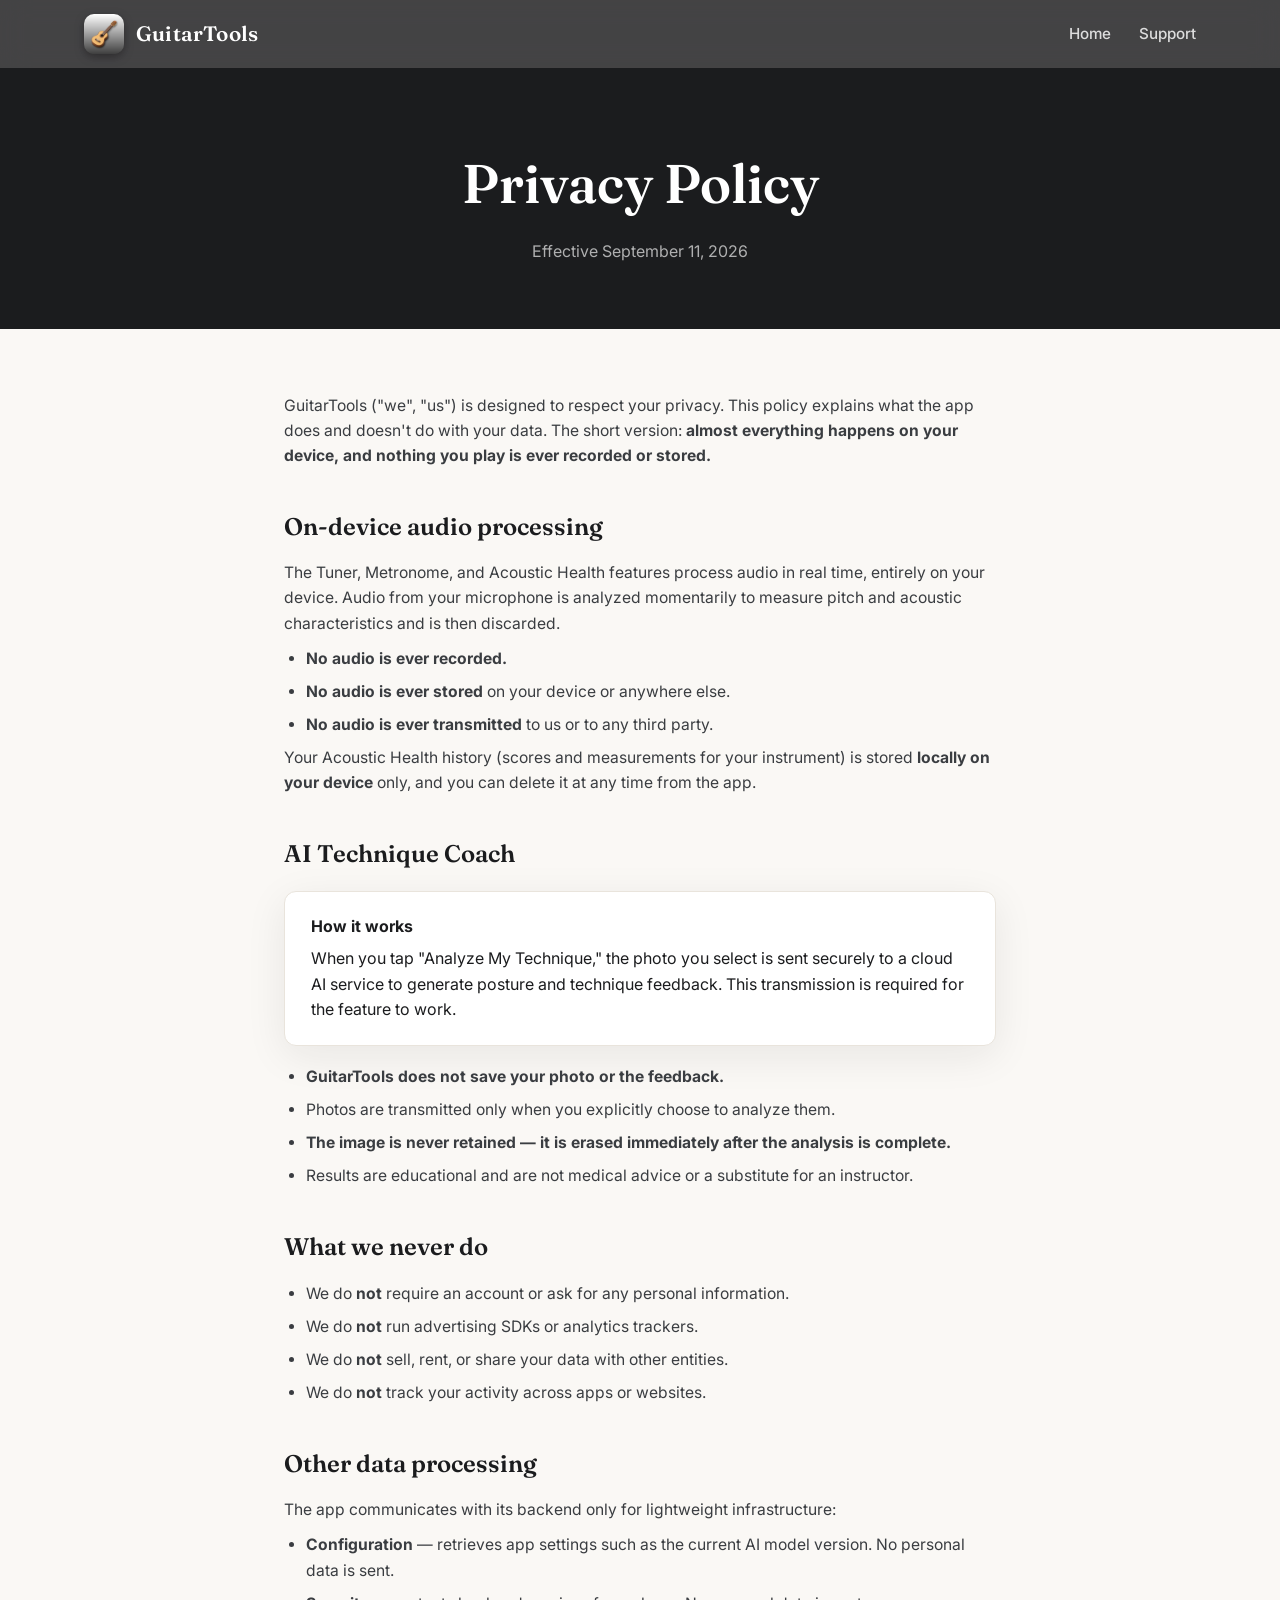
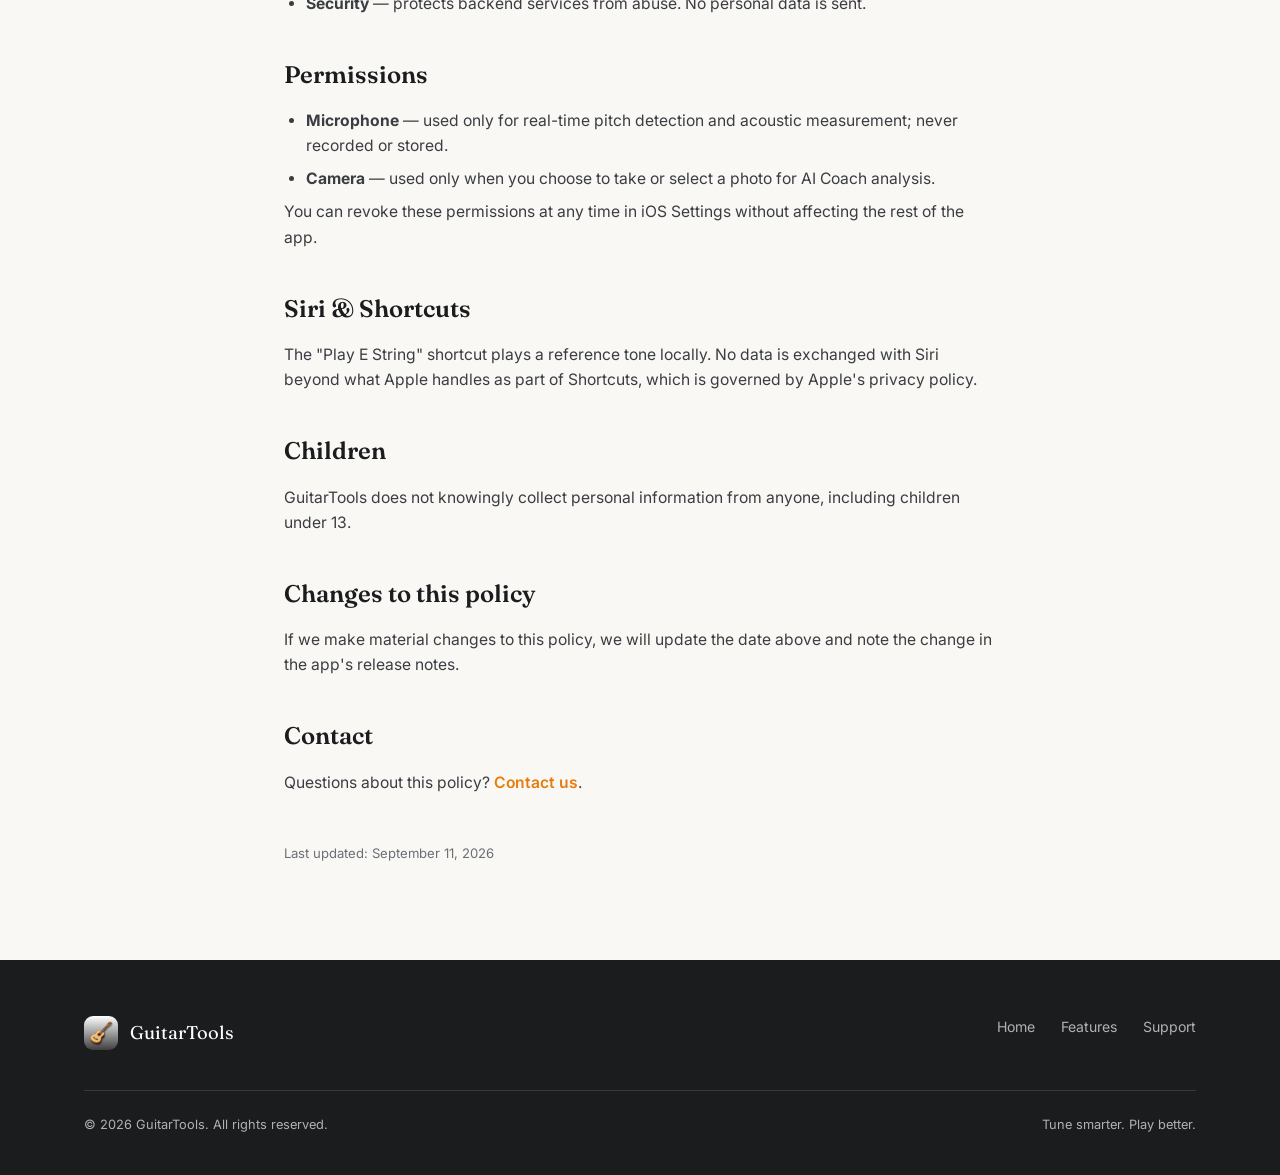
==== privacy.html @ 4e12defb "GuitarTools marketing website Landing page, privacy policy, and support pages for the GuitarTools iP" ====
<!DOCTYPE html>
<html lang="en">
<head>
  <meta charset="UTF-8">
  <meta name="viewport" content="width=device-width, initial-scale=1.0">
  <title>Privacy Policy — GuitarTools</title>
  <meta name="description" content="GuitarTools privacy policy: how the app handles audio, photos, and personal data.">

  <link rel="icon" type="image/png" sizes="32x32" href="assets/icons/icon-32.png">
  <link rel="icon" type="image/png" sizes="48x48" href="assets/icons/icon-48.png">
  <link rel="icon" type="image/png" sizes="96x96" href="assets/icons/icon-96.png">
  <link rel="icon" href="assets/icons/favicon.ico">
  <link rel="apple-touch-icon" href="assets/icons/apple-touch-icon.png">

  <link rel="preconnect" href="https://fonts.googleapis.com">
  <link rel="preconnect" href="https://fonts.gstatic.com" crossorigin>
  <link href="https://fonts.googleapis.com/css2?family=Fraunces:ital,opsz,wght@0,9..144,500;0,9..144,600;1,9..144,500;1,9..144,600&family=Inter:wght@400;500;600;700&display=swap" rel="stylesheet">
  <link rel="stylesheet" href="styles.css">
</head>
<body>

  <nav class="nav">
    <div class="nav-inner">
      <a class="brand" href="index.html">
        <img src="assets/icons/icon-96.png" alt="GuitarTools icon">
        GuitarTools
      </a>
      <div class="nav-links">
        <a class="link-text" href="index.html">Home</a>
        <a class="link-text" href="support.html">Support</a>
      </div>
    </div>
  </nav>

  <header class="page-hero">
    <h1>Privacy Policy</h1>
    <p>Effective September 11, 2026</p>
  </header>

  <main class="page-body">
    <p>GuitarTools ("we", "us") is designed to respect your privacy. This policy explains what the app does and doesn't do with your data. The short version: <strong>almost everything happens on your device, and nothing you play is ever recorded or stored.</strong></p>

    <h2>On-device audio processing</h2>
    <p>The Tuner, Metronome, and Acoustic Health features process audio in real time, entirely on your device. Audio from your microphone is analyzed momentarily to measure pitch and acoustic characteristics and is then discarded.</p>
    <ul>
      <li><strong>No audio is ever recorded.</strong></li>
      <li><strong>No audio is ever stored</strong> on your device or anywhere else.</li>
      <li><strong>No audio is ever transmitted</strong> to us or to any third party.</li>
    </ul>
    <p>Your Acoustic Health history (scores and measurements for your instrument) is stored <strong>locally on your device</strong> only, and you can delete it at any time from the app.</p>

    <h2>AI Technique Coach</h2>
    <div class="card">
      <strong>How it works</strong>
      When you tap "Analyze My Technique," the photo you select is sent securely to a cloud AI service to generate posture and technique feedback. This transmission is required for the feature to work.
    </div>
    <ul>
      <li><strong>GuitarTools does not save your photo or the feedback.</strong></li>
      <li>Photos are transmitted only when you explicitly choose to analyze them.</li>
      <li><strong>The image is never retained — it is erased immediately after the analysis is complete.</strong></li>
      <li>Results are educational and are not medical advice or a substitute for an instructor.</li>
    </ul>

    <h2>What we never do</h2>
    <ul>
      <li>We do <strong>not</strong> require an account or ask for any personal information.</li>
      <li>We do <strong>not</strong> run advertising SDKs or analytics trackers.</li>
      <li>We do <strong>not</strong> sell, rent, or share your data with other entities.</li>
      <li>We do <strong>not</strong> track your activity across apps or websites.</li>
    </ul>

    <h2>Other data processing</h2>
    <p>The app communicates with its backend only for lightweight infrastructure:</p>
    <ul>
      <li><strong>Configuration</strong> — retrieves app settings such as the current AI model version. No personal data is sent.</li>
      <li><strong>Security</strong> — protects backend services from abuse. No personal data is sent.</li>
    </ul>

    <h2>Permissions</h2>
    <ul>
      <li><strong>Microphone</strong> — used only for real-time pitch detection and acoustic measurement; never recorded or stored.</li>
      <li><strong>Camera</strong> — used only when you choose to take or select a photo for AI Coach analysis.</li>
    </ul>
    <p>You can revoke these permissions at any time in iOS Settings without affecting the rest of the app.</p>

    <h2>Siri &amp; Shortcuts</h2>
    <p>The "Play E String" shortcut plays a reference tone locally. No data is exchanged with Siri beyond what Apple handles as part of Shortcuts, which is governed by Apple's privacy policy.</p>

    <h2>Children</h2>
    <p>GuitarTools does not knowingly collect personal information from anyone, including children under 13.</p>

    <h2>Changes to this policy</h2>
    <p>If we make material changes to this policy, we will update the date above and note the change in the app's release notes.</p>

    <h2>Contact</h2>
    <p>Questions about this policy? <a href="mailto:apps@maadotaa.com?subject=need%20help%20with%20GuitarTools" style="color: var(--mango-deep); font-weight: 600;">Contact us</a>.</p>

    <p class="updated">Last updated: September 11, 2026</p>
  </main>

  <footer>
    <div class="wrap">
      <div class="footer-inner">
        <div class="footer-brand">
          <img src="assets/icons/icon-96.png" alt="GuitarTools icon">
          GuitarTools
        </div>
        <div class="footer-links">
          <a href="index.html">Home</a>
          <a href="index.html#features">Features</a>
          <a href="support.html">Support</a>
        </div>
      </div>
      <div class="footer-bottom">
        <span>&copy; 2026 GuitarTools. All rights reserved.</span>
        <span>Tune smarter. Play better.</span>
      </div>
    </div>
  </footer>

</body>
</html>
---- styles.css ----
/* ============================================================
   GuitarTools — marketing site styles
   Palette: ink #1B1C1E · mango #FB952B · paper #FAF8F5
   ============================================================ */

:root {
  --ink: #1b1c1e;
  --ink-soft: #3a3d41;
  --ink-mute: #6b6f76;
  --mango: #fb952b;
  --mango-deep: #e67c0e;
  --mango-soft: #ffe9cf;
  --paper: #faf8f5;
  --card: #ffffff;
  --line: #e9e4dc;
  --green: #38c270;
  --radius: 20px;
  --radius-sm: 12px;
  --shadow: 0 10px 40px rgba(27, 28, 30, 0.08);
  --shadow-lg: 0 24px 70px rgba(27, 28, 30, 0.16);
  --font-body: "Inter", -apple-system, BlinkMacSystemFont, "Segoe UI", Roboto, sans-serif;
  --font-display: "Fraunces", "Iowan Old Style", Georgia, serif;
}

* { margin: 0; padding: 0; box-sizing: border-box; }

html { scroll-behavior: smooth; }

body {
  font-family: var(--font-body);
  color: var(--ink);
  background: var(--paper);
  line-height: 1.6;
  -webkit-font-smoothing: antialiased;
}

img { display: block; max-width: 100%; }

a { color: inherit; text-decoration: none; }

.wrap {
  max-width: 1160px;
  margin: 0 auto;
  padding: 0 24px;
}

/* ---------- Buttons ---------- */

.btn {
  display: inline-flex;
  align-items: center;
  gap: 10px;
  font-weight: 600;
  font-size: 1rem;
  padding: 14px 28px;
  border-radius: 999px;
  transition: transform 0.15s ease, box-shadow 0.15s ease, background 0.15s ease;
  cursor: pointer;
  border: none;
}

.btn-primary {
  background: linear-gradient(135deg, var(--mango), var(--mango-deep));
  color: #fff;
  box-shadow: 0 8px 24px rgba(251, 149, 43, 0.35);
}
.btn-primary:hover { transform: translateY(-2px); box-shadow: 0 12px 30px rgba(251, 149, 43, 0.45); }

.btn-ghost {
  background: transparent;
  color: var(--ink);
  border: 1.5px solid var(--line);
}
.btn-ghost:hover { border-color: var(--mango); color: var(--mango-deep); }

.btn-ghost-light {
  background: rgba(255, 255, 255, 0.08);
  color: #fff;
  border: 1.5px solid rgba(255, 255, 255, 0.25);
  backdrop-filter: blur(6px);
}
.btn-ghost-light:hover { border-color: var(--mango); color: var(--mango); }

.btn svg { flex: none; }

/* ---------- App Store badge ---------- */

.appstore-badge {
  display: inline-block;
  transition: transform 0.15s ease, opacity 0.15s ease;
}
.appstore-badge:hover { transform: translateY(-2px); opacity: 0.92; }
.appstore-badge svg { height: 54px; width: auto; display: block; }
.appstore-badge.small svg { height: 44px; }

/* ---------- Nav ---------- */

.nav {
  position: sticky;
  top: 0;
  z-index: 50;
  background: rgba(27, 28, 30, 0.82);
  backdrop-filter: blur(14px);
  -webkit-backdrop-filter: blur(14px);
  color: #fff;
}
.nav-inner {
  display: flex;
  align-items: center;
  justify-content: space-between;
  padding: 14px 24px;
  max-width: 1160px;
  margin: 0 auto;
}
.brand {
  display: flex;
  align-items: center;
  gap: 12px;
  font-family: var(--font-display);
  font-weight: 600;
  font-size: 1.3rem;
  letter-spacing: 0.01em;
}
.brand img { width: 40px; height: 40px; border-radius: 10px; box-shadow: 0 3px 10px rgba(0, 0, 0, 0.35); }
.nav-links { display: flex; align-items: center; gap: 28px; }
.nav-links a {
  font-size: 0.95rem;
  font-weight: 500;
  color: rgba(255, 255, 255, 0.82);
  transition: color 0.15s ease;
}
.nav-links a:hover { color: var(--mango); }
.nav .appstore-badge svg { height: 40px; }

@media (max-width: 860px) {
  .nav-links a.link-text { display: none; }
}

/* ---------- Hero ---------- */

.hero {
  position: relative;
  background:
    radial-gradient(1100px 600px at 85% -10%, rgba(251, 149, 43, 0.22), transparent 60%),
    radial-gradient(900px 500px at -10% 110%, rgba(251, 149, 43, 0.10), transparent 55%),
    var(--ink);
  color: #fff;
  overflow: hidden;
}
.hero-inner {
  max-width: 1160px;
  margin: 0 auto;
  padding: 88px 24px 72px;
  display: grid;
  grid-template-columns: 1.05fr 0.95fr;
  gap: 48px;
  align-items: center;
}
.eyebrow {
  display: inline-flex;
  align-items: center;
  gap: 8px;
  font-size: 0.82rem;
  font-weight: 600;
  letter-spacing: 0.14em;
  text-transform: uppercase;
  color: var(--mango);
  margin-bottom: 20px;
}
.eyebrow::before {
  content: "";
  width: 26px;
  height: 2px;
  background: var(--mango);
  border-radius: 2px;
}
.hero h1 {
  font-family: var(--font-display);
  font-weight: 600;
  font-size: clamp(2.6rem, 5.2vw, 4.2rem);
  line-height: 1.08;
  letter-spacing: -0.015em;
  margin-bottom: 22px;
}
.hero h1 .accent {
  color: var(--mango);
  font-style: italic;
}
.hero p.lead {
  font-size: 1.15rem;
  color: rgba(255, 255, 255, 0.78);
  max-width: 480px;
  margin-bottom: 34px;
}
.hero-cta { display: flex; align-items: center; gap: 20px; flex-wrap: wrap; }
.hero-note { margin-top: 18px; font-size: 0.85rem; color: rgba(255, 255, 255, 0.5); }

.hero-art {
  position: relative;
  display: flex;
  justify-content: center;
}
.hero-art img {
  width: min(100%, 430px);
  border-radius: 28px;
  box-shadow: var(--shadow-lg), 0 0 120px rgba(251, 149, 43, 0.25);
}
.hero-chip {
  position: absolute;
  background: rgba(255, 255, 255, 0.09);
  border: 1px solid rgba(255, 255, 255, 0.18);
  backdrop-filter: blur(10px);
  -webkit-backdrop-filter: blur(10px);
  padding: 12px 18px;
  border-radius: 16px;
  font-size: 0.85rem;
  font-weight: 600;
  box-shadow: 0 12px 34px rgba(0, 0, 0, 0.35);
  animation: float 6s ease-in-out infinite;
}
.hero-chip span { display: block; font-size: 0.72rem; font-weight: 500; color: rgba(255, 255, 255, 0.6); }
.hero-chip.tuner-chip { top: 6%; left: -4%; }
.hero-chip.health-chip { bottom: 22%; right: -6%; animation-delay: 1.4s; }
.hero-chip.ai-chip { bottom: -3%; left: 8%; animation-delay: 2.6s; }

@keyframes float {
  0%, 100% { transform: translateY(0); }
  50% { transform: translateY(-9px); }
}

@media (max-width: 900px) {
  .hero-inner { grid-template-columns: 1fr; padding: 64px 24px 56px; text-align: center; }
  .hero p.lead { margin-left: auto; margin-right: auto; }
  .hero-cta { justify-content: center; }
  .hero-chip { display: none; }
  .hero-art img { width: min(100%, 340px); }
}

/* ---------- Sections ---------- */

section { padding: 88px 0; }
.section-head { text-align: center; max-width: 640px; margin: 0 auto 56px; }
.section-head .eyebrow { justify-content: center; }
.section-head .eyebrow::before { display: none; }
.section-head .eyebrow::after { content: ""; width: 26px; height: 2px; background: var(--mango); border-radius: 2px; }
.section-head h2 {
  font-family: var(--font-display);
  font-size: clamp(2rem, 3.6vw, 2.9rem);
  font-weight: 600;
  line-height: 1.15;
  letter-spacing: -0.01em;
  margin-bottom: 16px;
}
.section-head p { color: var(--ink-mute); font-size: 1.05rem; }

/* ---------- Feature cards ---------- */

.features-grid {
  display: grid;
  grid-template-columns: repeat(4, 1fr);
  gap: 24px;
}
.feature-card {
  background: var(--card);
  border: 1px solid var(--line);
  border-radius: var(--radius);
  padding: 30px 26px;
  box-shadow: var(--shadow);
  transition: transform 0.2s ease, box-shadow 0.2s ease, border-color 0.2s ease;
  display: flex;
  flex-direction: column;
  gap: 14px;
}
.feature-card:hover {
  transform: translateY(-6px);
  box-shadow: var(--shadow-lg);
  border-color: rgba(251, 149, 43, 0.45);
}
.feature-icon {
  width: 52px;
  height: 52px;
  border-radius: 16px;
  display: grid;
  place-items: center;
  background: var(--mango-soft);
  color: var(--mango-deep);
  font-size: 1.5rem;
}
.feature-card h3 { font-size: 1.15rem; font-weight: 650; letter-spacing: -0.01em; }
.feature-card p { font-size: 0.93rem; color: var(--ink-mute); flex: 1; }
.feature-tags { display: flex; flex-wrap: wrap; gap: 8px; }
.tag {
  font-size: 0.74rem;
  font-weight: 600;
  color: var(--ink-soft);
  background: var(--paper);
  border: 1px solid var(--line);
  padding: 5px 11px;
  border-radius: 999px;
}
.tag.hot { color: var(--mango-deep); background: var(--mango-soft); border-color: transparent; }

@media (max-width: 1020px) { .features-grid { grid-template-columns: repeat(2, 1fr); } }
@media (max-width: 560px) { .features-grid { grid-template-columns: 1fr; } }

/* ---------- Gallery ---------- */

.gallery { background: #fff; }
.gallery-grid {
  display: grid;
  grid-template-columns: repeat(3, 1fr);
  gap: 40px 32px;
}
.gallery-item { text-align: center; }
.phone {
  position: relative;
  border-radius: 34px;
  background: var(--ink);
  padding: 10px;
  box-shadow: var(--shadow-lg);
  transition: transform 0.25s ease, box-shadow 0.25s ease;
}
.gallery-item:hover .phone { transform: translateY(-8px) scale(1.015); }
.phone::before {
  content: "";
  position: absolute;
  top: 20px;
  left: 50%;
  transform: translateX(-50%);
  width: 92px;
  height: 24px;
  background: var(--ink);
  border-radius: 0 0 14px 14px;
  z-index: 2;
}
.phone img {
  width: 100%;
  aspect-ratio: 1260 / 2736;
  object-fit: cover;
  object-position: top;
  border-radius: 26px;
}
.gallery-item h3 { margin-top: 20px; font-size: 1.05rem; font-weight: 650; }
.gallery-item p { margin-top: 6px; font-size: 0.9rem; color: var(--ink-mute); }

@media (max-width: 900px) { .gallery-grid { grid-template-columns: repeat(2, 1fr); } }
@media (max-width: 560px) { .gallery-grid { grid-template-columns: 1fr; max-width: 340px; margin: 0 auto; } }

/* ---------- Watch ---------- */

.watch-section {
  background:
    radial-gradient(900px 480px at 12% 0%, rgba(251, 149, 43, 0.16), transparent 60%),
    var(--ink);
  color: #fff;
}
.watch-inner {
  display: grid;
  grid-template-columns: 0.9fr 1.1fr;
  gap: 64px;
  align-items: center;
}
.watch-art { display: flex; justify-content: center; }
.watch-art img {
  width: min(100%, 340px);
  border-radius: 28px;
  box-shadow: var(--shadow-lg), 0 0 110px rgba(251, 149, 43, 0.22);
}
.watch-copy h2 {
  font-family: var(--font-display);
  font-size: clamp(1.9rem, 3.4vw, 2.7rem);
  font-weight: 600;
  line-height: 1.15;
  margin-bottom: 18px;
}
.watch-copy p { color: rgba(255, 255, 255, 0.75); margin-bottom: 26px; max-width: 480px; }
.watch-points { list-style: none; display: flex; flex-direction: column; gap: 14px; }
.watch-points li { display: flex; gap: 12px; align-items: flex-start; font-size: 0.97rem; }
.watch-points li::before {
  content: "✓";
  flex: none;
  width: 26px;
  height: 26px;
  border-radius: 50%;
  background: rgba(56, 194, 112, 0.18);
  color: var(--green);
  display: grid;
  place-items: center;
  font-size: 0.85rem;
  font-weight: 700;
  margin-top: 1px;
}
@media (max-width: 860px) {
  .watch-inner { grid-template-columns: 1fr; gap: 40px; text-align: center; }
  .watch-copy p { margin-left: auto; margin-right: auto; }
  .watch-points { text-align: left; max-width: 420px; margin: 0 auto; }
}

/* ---------- Privacy banner ---------- */

.privacy-banner {
  background: linear-gradient(135deg, var(--ink) 0%, #2a2c30 100%);
  color: #fff;
  border-radius: var(--radius);
  padding: 56px;
  display: grid;
  grid-template-columns: 1.2fr 0.8fr;
  gap: 40px;
  align-items: center;
  position: relative;
  overflow: hidden;
}
.privacy-banner::before {
  content: "";
  position: absolute;
  inset: 0;
  background: radial-gradient(560px 300px at 90% 10%, rgba(251, 149, 43, 0.25), transparent 60%);
}
.privacy-banner > * { position: relative; }
.privacy-banner h2 {
  font-family: var(--font-display);
  font-size: clamp(1.7rem, 3vw, 2.3rem);
  font-weight: 600;
  margin-bottom: 14px;
}
.privacy-banner p { color: rgba(255, 255, 255, 0.75); max-width: 520px; }
.privacy-banner .btn { justify-content: center; }
@media (max-width: 800px) {
  .privacy-banner { grid-template-columns: 1fr; padding: 40px 28px; text-align: center; }
  .privacy-banner p { margin: 0 auto; }
}

/* ---------- Support CTA ---------- */

.support-cta { text-align: center; }
.support-cta h2 {
  font-family: var(--font-display);
  font-size: clamp(2rem, 3.6vw, 2.9rem);
  font-weight: 600;
  margin-bottom: 14px;
}
.support-cta p { color: var(--ink-mute); max-width: 520px; margin: 0 auto 30px; }
.support-cta .cta-row { display: flex; gap: 16px; justify-content: center; flex-wrap: wrap; }

/* ---------- Footer ---------- */

footer {
  background: var(--ink);
  color: rgba(255, 255, 255, 0.66);
  padding: 56px 0 40px;
  font-size: 0.88rem;
}
.footer-inner {
  display: flex;
  flex-wrap: wrap;
  gap: 32px;
  justify-content: space-between;
  align-items: flex-start;
}
.footer-brand { display: flex; align-items: center; gap: 12px; color: #fff; font-family: var(--font-display); font-size: 1.15rem; }
.footer-brand img { width: 34px; height: 34px; border-radius: 9px; }
.footer-links { display: flex; gap: 26px; flex-wrap: wrap; }
.footer-links a:hover { color: var(--mango); }
.footer-bottom {
  border-top: 1px solid rgba(255, 255, 255, 0.12);
  margin-top: 40px;
  padding-top: 24px;
  display: flex;
  justify-content: space-between;
  gap: 16px;
  flex-wrap: wrap;
  font-size: 0.8rem;
}

/* ---------- Legal / static pages ---------- */

.page-hero {
  background: var(--ink);
  color: #fff;
  padding: 72px 0 64px;
  text-align: center;
}
.page-hero h1 {
  font-family: var(--font-display);
  font-size: clamp(2.2rem, 4.5vw, 3.4rem);
  font-weight: 600;
  margin-bottom: 12px;
}
.page-hero p { color: rgba(255, 255, 255, 0.65); }
.page-body { max-width: 760px; margin: 0 auto; padding: 64px 24px 96px; }
.page-body h2 {
  font-family: var(--font-display);
  font-size: 1.5rem;
  font-weight: 600;
  margin: 40px 0 14px;
}
.page-body h2:first-child { margin-top: 0; }
.page-body p, .page-body li { color: var(--ink-soft); font-size: 0.98rem; }
.page-body ul { padding-left: 22px; margin: 10px 0 6px; }
.page-body li { margin-bottom: 8px; }
.page-body .card {
  background: #fff;
  border: 1px solid var(--line);
  border-radius: var(--radius-sm);
  padding: 22px 26px;
  margin: 18px 0;
  box-shadow: var(--shadow);
}
.page-body .card strong { display: block; margin-bottom: 6px; color: var(--ink); }
.page-body .updated { color: var(--ink-mute); font-size: 0.82rem; margin-top: 48px; }

/* ---------- FAQ ---------- */

.faq-item {
  background: #fff;
  border: 1px solid var(--line);
  border-radius: var(--radius-sm);
  padding: 22px 26px;
  margin-bottom: 14px;
  box-shadow: var(--shadow);
}
.faq-item h3 { font-size: 1.02rem; font-weight: 650; margin-bottom: 8px; }
.faq-item p { color: var(--ink-mute); font-size: 0.93rem; }

/* ---------- Reveal animation ---------- */

.reveal {
  opacity: 0;
  transform: translateY(26px);
  transition: opacity 0.6s ease, transform 0.6s ease;
}
.reveal.visible { opacity: 1; transform: translateY(0); }

@media (prefers-reduced-motion: reduce) {
  .reveal { opacity: 1; transform: none; transition: none; }
  .hero-chip { animation: none; }
  html { scroll-behavior: auto; }
}
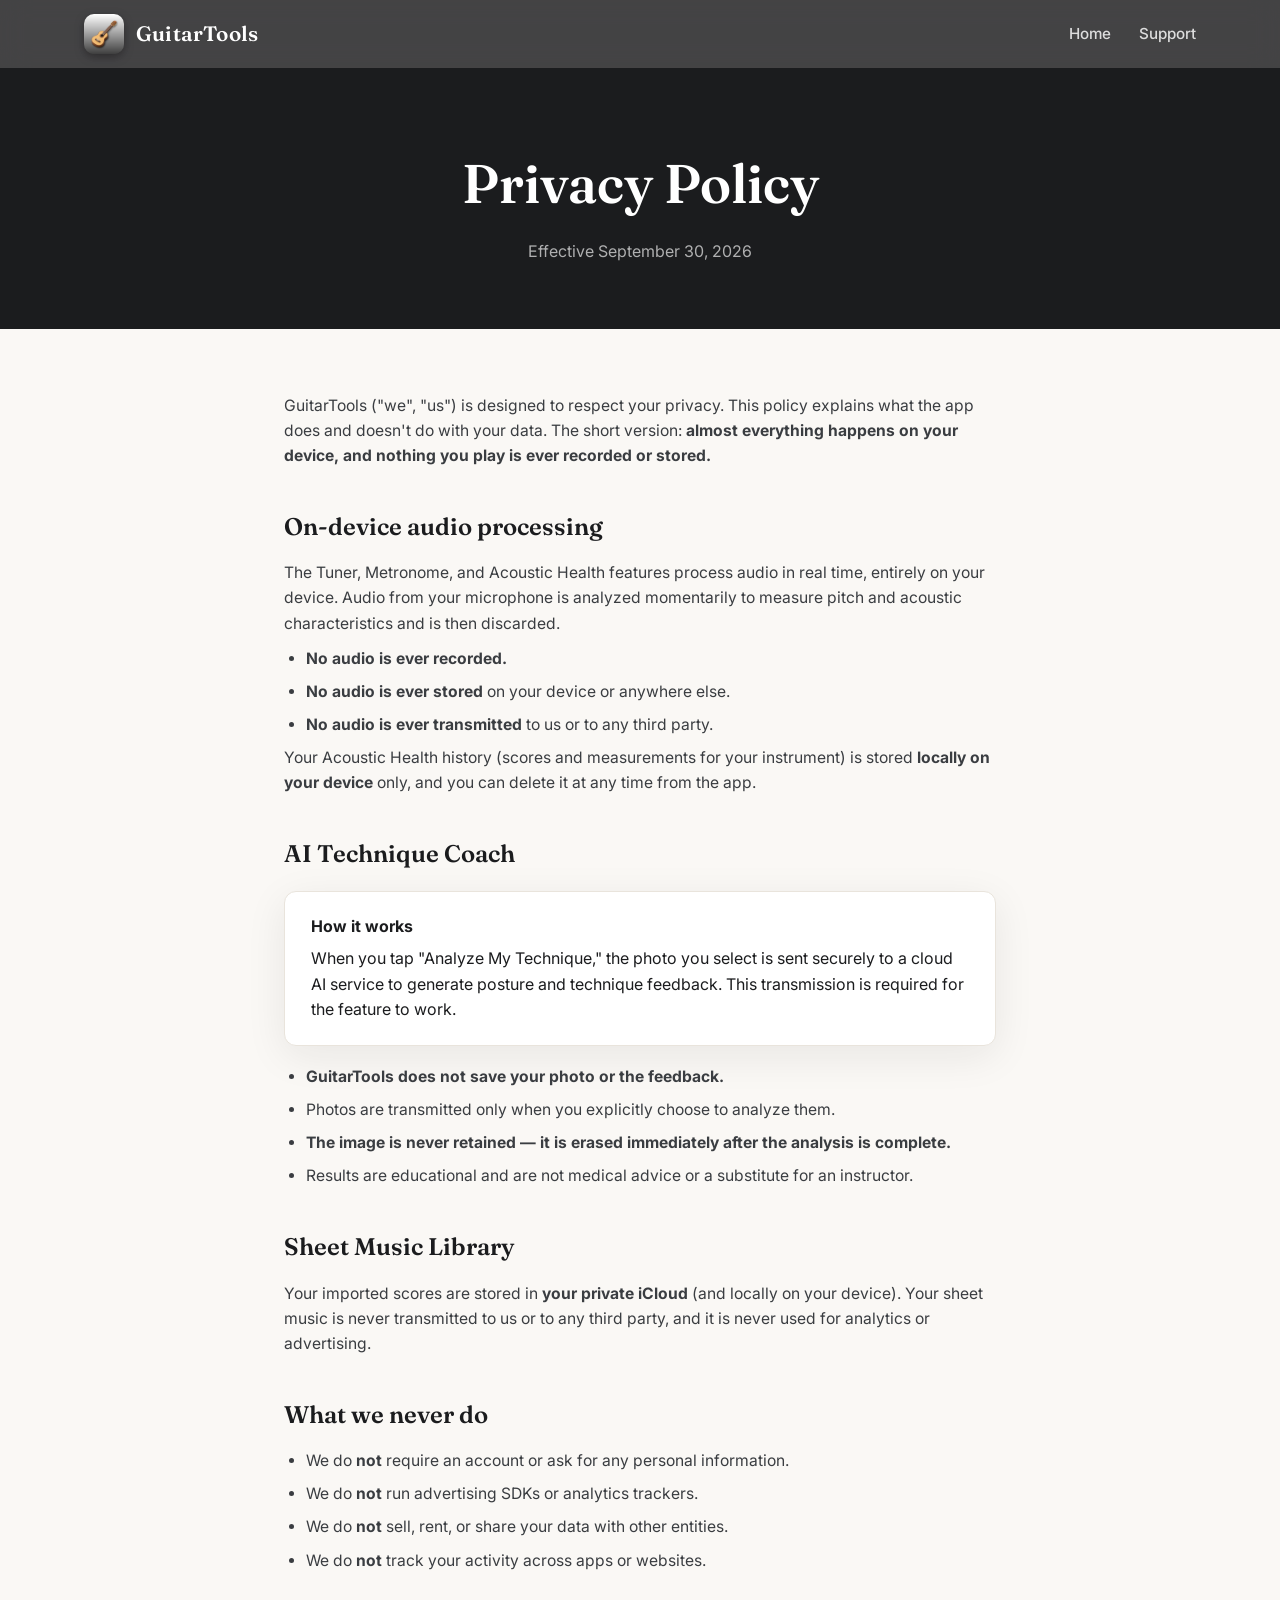
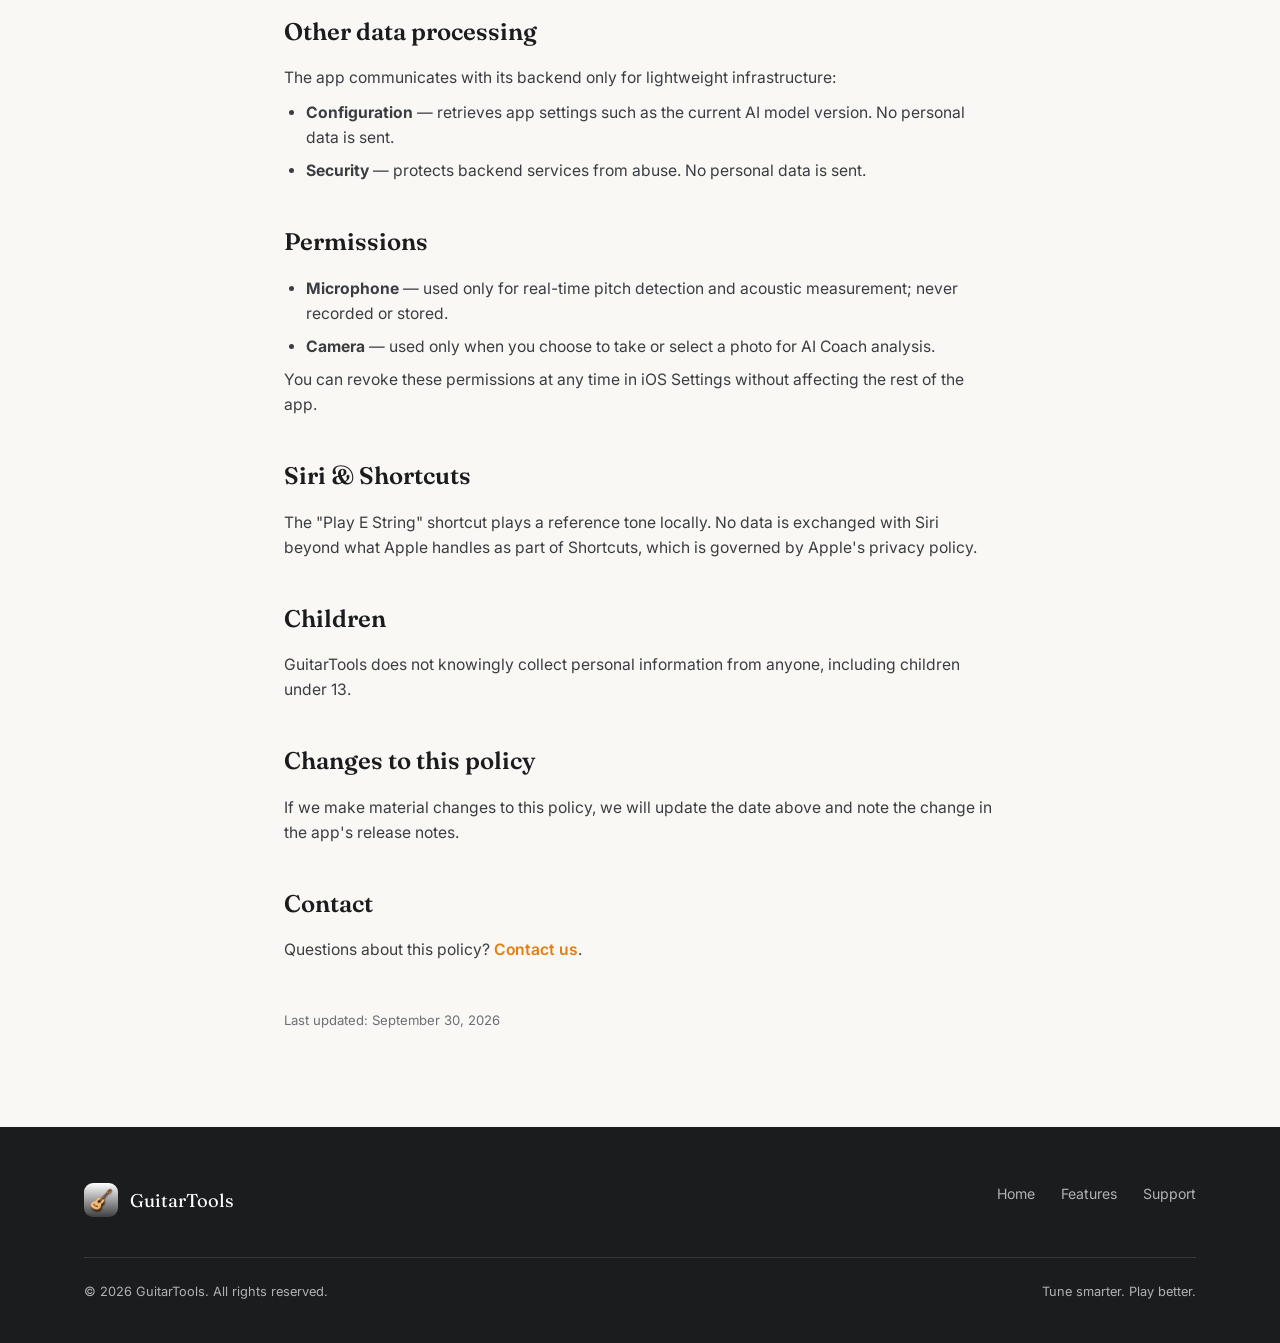
==== commit 43f4a5dc: "add sheet music feature to site and privacy policy Co-Authored-By: Claude Opus 4.8 <noreply@anthropi" ====
--- a/privacy.html
+++ b/privacy.html
@@ -4,7 +4,7 @@
   <meta charset="UTF-8">
   <meta name="viewport" content="width=device-width, initial-scale=1.0">
   <title>Privacy Policy — GuitarTools</title>
-  <meta name="description" content="GuitarTools privacy policy: how the app handles audio, photos, and personal data.">
+  <meta name="description" content="GuitarTools privacy policy: how the app handles audio, photos, sheet music, and personal data.">
 
   <link rel="icon" type="image/png" sizes="32x32" href="assets/icons/icon-32.png">
   <link rel="icon" type="image/png" sizes="48x48" href="assets/icons/icon-48.png">
@@ -34,7 +34,7 @@
 
   <header class="page-hero">
     <h1>Privacy Policy</h1>
-    <p>Effective September 11, 2026</p>
+    <p>Effective September 30, 2026</p>
   </header>
 
   <main class="page-body">
@@ -60,6 +60,9 @@
       <li><strong>The image is never retained — it is erased immediately after the analysis is complete.</strong></li>
       <li>Results are educational and are not medical advice or a substitute for an instructor.</li>
     </ul>
+
+    <h2>Sheet Music Library</h2>
+    <p>Your imported scores are stored in <strong>your private iCloud</strong> (and locally on your device). Your sheet music is never transmitted to us or to any third party, and it is never used for analytics or advertising.</p>
 
     <h2>What we never do</h2>
     <ul>
@@ -95,7 +98,7 @@
     <h2>Contact</h2>
     <p>Questions about this policy? <a href="mailto:apps@maadotaa.com?subject=need%20help%20with%20GuitarTools" style="color: var(--mango-deep); font-weight: 600;">Contact us</a>.</p>
 
-    <p class="updated">Last updated: September 11, 2026</p>
+    <p class="updated">Last updated: September 30, 2026</p>
   </main>
 
   <footer>
--- a/styles.css
+++ b/styles.css
@@ -300,6 +300,22 @@
 }
 .tag.hot { color: var(--mango-deep); background: var(--mango-soft); border-color: transparent; }
 
+.feature-card.wide {
+  grid-column: 1 / -1;
+  flex-direction: row;
+  align-items: center;
+  gap: 26px;
+  padding: 34px 32px;
+  background: linear-gradient(135deg, var(--card) 0%, #fff7ec 100%);
+}
+.feature-card.wide .feature-icon { flex: none; }
+.feature-card.wide h3 { font-size: 1.3rem; }
+.feature-card.wide p { flex: 1; max-width: 640px; font-size: 0.98rem; }
+@media (max-width: 1020px) {
+  .feature-card.wide { flex-direction: column; align-items: flex-start; gap: 16px; }
+  .feature-card.wide p { max-width: none; }
+}
+
 @media (max-width: 1020px) { .features-grid { grid-template-columns: repeat(2, 1fr); } }
 @media (max-width: 560px) { .features-grid { grid-template-columns: 1fr; } }
 
@@ -345,6 +361,40 @@
 
 @media (max-width: 900px) { .gallery-grid { grid-template-columns: repeat(2, 1fr); } }
 @media (max-width: 560px) { .gallery-grid { grid-template-columns: 1fr; max-width: 340px; margin: 0 auto; } }
+
+/* ---------- Sheet Music ---------- */
+
+.sheet-section {
+  background:
+    radial-gradient(900px 480px at 88% 0%, rgba(251, 149, 43, 0.16), transparent 60%),
+    var(--ink);
+  color: #fff;
+}
+.sheet-inner {
+  display: grid;
+  grid-template-columns: 1.1fr 0.9fr;
+  gap: 64px;
+  align-items: center;
+}
+.sheet-art { display: flex; justify-content: center; }
+.sheet-art .phone {
+  max-width: 330px;
+  background: #2a2c30;
+  box-shadow: var(--shadow-lg), 0 0 110px rgba(251, 149, 43, 0.22);
+}
+.sheet-copy h2 {
+  font-family: var(--font-display);
+  font-size: clamp(1.9rem, 3.4vw, 2.7rem);
+  font-weight: 600;
+  line-height: 1.15;
+  margin-bottom: 18px;
+}
+.sheet-copy p { color: rgba(255, 255, 255, 0.75); margin-bottom: 26px; max-width: 480px; }
+@media (max-width: 860px) {
+  .sheet-inner { grid-template-columns: 1fr; gap: 40px; text-align: center; }
+  .sheet-copy p { margin-left: auto; margin-right: auto; }
+  .sheet-art .phone { max-width: 300px; }
+}
 
 /* ---------- Watch ---------- */
 
